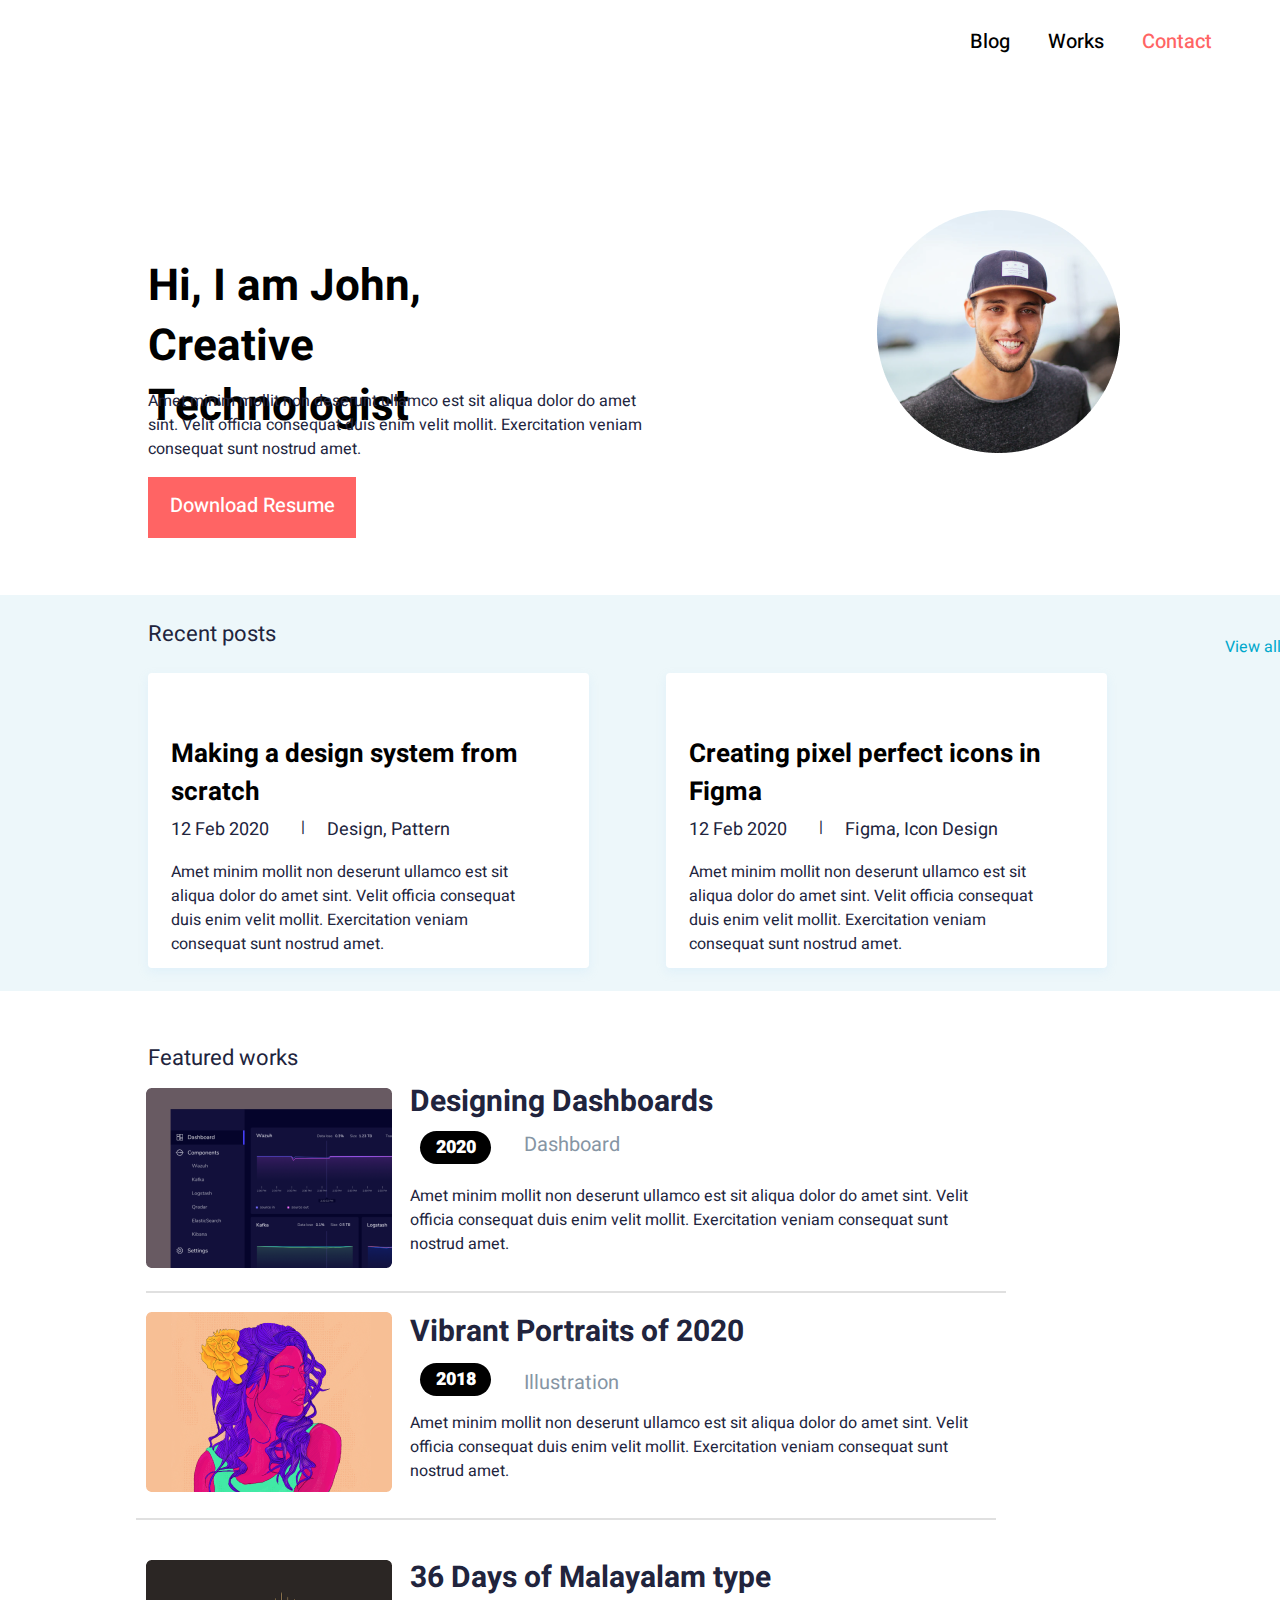
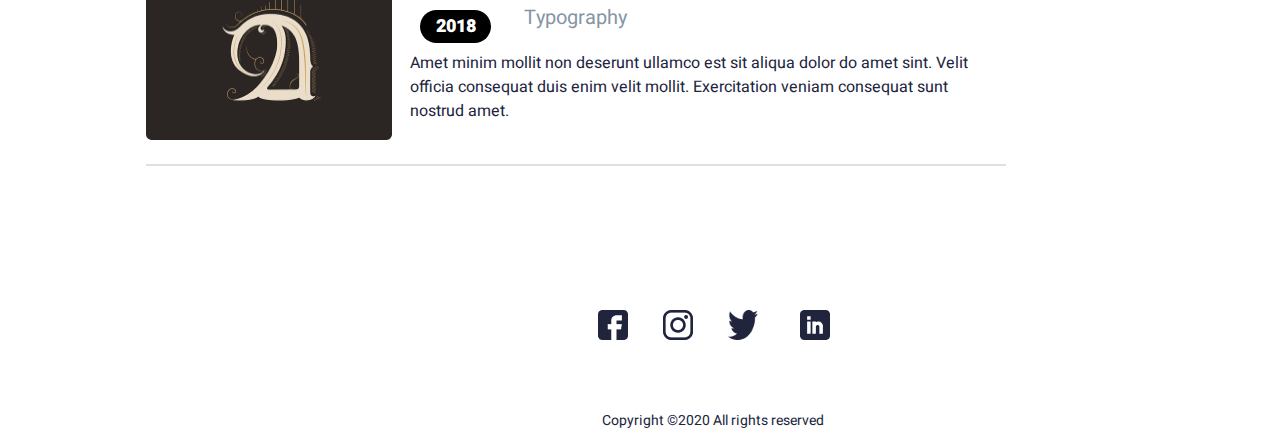
==== index.html @ e58c38da "Add my old project "Portfolio new year" to Github" ====
<!DOCTYPE html>
<html lang="en">
<head>
    <meta charset="UTF-8">
    <meta http-equiv="X-UA-Compatible" content="IE=edge">
    <meta name="viewport" content="width=device-width, initial-scale=1.0">
    <title>Document</title>

    <link rel="preconnect" href="https://fonts.googleapis.com"> 
    <link rel="preconnect" href="https://fonts.gstatic.com" crossorigin> 
    <link href="https://fonts.googleapis.com/css2?family=Heebo:wght@400;500;700;900&display=swap" rel="stylesheet">

    <link rel="stylesheet" href="style.css">
</head>
<body>
    <nav align="right">
        <a class="blog" href="blog.html">Blog</a>
        <a class="works" href="works.html">Works</a>
        <a class="contact active" href="/">Contact</a>
    </nav>

    <header>
        <h1 class="hi">Hi, I am John,   
            Creative Technologist</h1>

        <p>Amet minim mollit non deserunt ullamco est sit aliqua dolor do amet sint. Velit officia consequat 
            duis enim velit mollit. Exercitation veniam consequat sunt nostrud amet.</p>

        <a href="/" align="center" class="download">Download Resume</a>

        <img class="john" src="img/john.png" alt="">
    </header>

    <main>
        <section class="recent-posts">
            <a class="resent">Recent posts</a>
            <a class="Wiev_all" href="/">View all</a>

            <section class="recent-blocks">
                <section class="resent-1">
                    <h2 class="top-1">Making a design system from scratch</h2>
                    <p class="recent-11">12 Feb 2020</p>
                    <p class="recent-12">|</p>
                    <p class="recent-13">Design, Pattern</p>
    
                    <p class="recent-description">Amet minim mollit non deserunt ullamco est sit aliqua dolor do amet sint.
                         Velit officia consequat duis enim velit mollit. 
                         Exercitation veniam consequat sunt nostrud amet.</p>
                </section>
    
                <section class="resent-2">
                    <h2 class="top-2">Creating pixel perfect icons in Figma</h2>
                    <p class="recent-21">12 Feb 2020</p>
                    <p class="recent-22">|</p>
                    <p class="recent-23">Figma, Icon Design</p>
    
                    <p class="recent-description">Amet minim mollit non deserunt ullamco est sit aliqua dolor do amet sint.
                         Velit officia consequat duis enim velit mollit. 
                         Exercitation veniam consequat sunt nostrud amet.</p>
    
            </section>
            </section>
        </section>

        <section class="Featured-works">
            <p class="featured-top">Featured works</p>
            <section class="featured-block-1">
                <img class="designing-img-1" src="img/Designing.png" alt="">
                <a href="work-detail.html" class="h-designing-1">Designing Dashboards</a>
                <span class="year">2020</span>
                <p class="grey-1"> Dashboard</p>
                <p class="featured-text-1">Amet minim mollit non deserunt ullamco est sit aliqua dolor do amet sint.
                     Velit officia consequat duis enim velit mollit.
                      Exercitation veniam consequat sunt nostrud amet.</p>
                <hr class="hr-1">
            </section>

            <section class="featured-block-2">
                <img class="designing-img-2" src="img/Vibrant.png" alt="">
                <a href="work-detail.html" class="h-designing-2">Vibrant Portraits of 2020</a>
                <span class="year-2">2018</span>
                <p class="grey-2"> Illustration</p>
                <p class="featured-text-2">Amet minim mollit non deserunt ullamco est sit aliqua dolor do amet sint.
                     Velit officia consequat duis enim velit mollit.
                      Exercitation veniam consequat sunt nostrud amet.</p>
                <hr class="hr-2">
            </section>

            <section class="featured-block-3">
                <img class="designing-img-3" src="img/36 days.png" alt="">
                <a href="work-detail.html" class="h-designing-3">36 Days of Malayalam type</a>
                <span class="year-3">2018</span>
                <p class="grey-3"> Typography</p>
                <p class="featured-text-3">Amet minim mollit non deserunt ullamco est sit aliqua dolor do amet sint.
                     Velit officia consequat duis enim velit mollit.
                      Exercitation veniam consequat sunt nostrud amet.</p>
                <hr class="hr-3">
            </section>
        </section>

        <footer> 
            <hr>
            <img class="fb" src="img/fb.png" alt="">
            <img class="insta" src="img/insta.png" alt="">
            <img class="twiter" src="img//twiter.png" alt="">
            <img class="linkedin" src="img/Linkedin.png" alt="">

            <p class="copyright">Copyright ©2020 All rights reserved </p>
        </footer>
    </main>
</body>
</html>
---- style.css ----
/* menu */
.active {
    color: #FF6464;
}

nav {
    font-family: 'Heebo', sans-serif;
    font-weight: 500;
    font-size: 20px;
    margin-right: 60px;
    margin-top: 27px;
}

a {
    text-decoration: none;
    color: black;
}

.works {
    margin-right: 33px;
}

.blog {
    margin-right: 33px;
}

/* header */
.hi {
    position: absolute;
    width: 436px;
    height: 120px;
    left: 148px;
    top: 228px;
    max-width: 440px;

    font-family: 'Heebo';
    font-style: normal;
    font-weight: 700;
    font-size: 44px;
    line-height: 60px;
}

p {
    position: absolute;
    width: 497px;
    height: 66px;
    left: 148px;
    top: 373px;

    font-family: 'Heebo';
    font-style: normal;
    font-weight: 400;
    font-size: 16px;
    line-height: 24px;

    /* Dark Color */

    color: #21243D;

}

.download {
    padding-top: 14px;

    position: absolute;
    width: 167px;
    height: 21px;
    left: 168px;
    top: 486px;

    font-family: 'Heebo';
    font-style: normal;
    font-weight: 500;
    font-size: 20px;
    line-height: 29px;

    color: #FFFFFF;
    background-color: #FF6464;
    position: absolute;
    width: 208px;
    height: 47px;
    left: 148px;
    top: 477px;
}

.john {
    position: absolute;
    width: 243px;
    height: 243px;
    right: 160px;
    top: 210px;
}

/* recent posts */
.recent-posts {
    position: absolute;
    width: 1430px;
    height: 396px;
    left: 0px;
    top: 595px;

    background: #EDF7FA;
}

.resent {
    position: absolute;
    width: 129px;
    height: 41px;
    left: 148px;
    top: 28px;
    
    font-family: 'Heebo';
    font-style: normal;
    font-weight: 400;
    font-size: 22px;
    line-height: 60px;
    /* or 273% */
    
    display: flex;
    align-items: flex-end;
    
    /* Dark Color */
    
    color: #21243D;
    
}

.Wiev_all {
    position: absolute;
    width: 62px;
    height: 20px;
    top: 40px;
    right: 149px;

    font-family: 'Heebo';
    font-style: normal;
    font-weight: 400;
    font-size: 16px;
    line-height: 24px;
    text-align: right;

    /* Secondry */

    color: #00A8CC;
}

.resent-1 {
    position: absolute;
    width: 418px;
    height: 295px;
    left: 148px;
    top: 78px;

    padding-left: 23px;

    background: #FFFFFF;
    box-shadow: 0px 4px 10px rgba(187, 225, 250, 0.25);
    border-radius: 4px;
}

.top-1 {
    position: absolute;
    width: 374px;
    height: 85px;
    left: 23px;
    top: 40px;

    font-family: 'Heebo';
    font-style: normal;
    font-weight: 700;
    font-size: 26px;
    line-height: 38px;
}

.recent-11 {
    position: absolute;
    width: 106px;
    height: 34px;
    left: 23px;
    top: 126px;

    font-style: normal;
    font-weight: 400;
    font-size: 18px;
    line-height: 26px;
}

.recent-12 {
    position: absolute;
    left: 153px;
    top: 126px;
}

.recent-13 {
    position: absolute;
    left: 179px;
    top: 126px;

    font-family: 'Heebo';
    font-style: normal;
    font-weight: 400;
    font-size: 18px;
    line-height: 26px;
}

.recent-description {
    position: absolute;
    width: 418px;
    height: 295px;
    left: 23px;
    top: 171px;

    max-width: 349px;
}



.resent-2 {
    position: absolute;
    width: 418px;
    height: 295px;
    left: 666px;
    top: 78px;

    padding-left: 23px;

    background: #FFFFFF;
    box-shadow: 0px 4px 10px rgba(187, 225, 250, 0.25);
    border-radius: 4px;
}

.top-2 {
    position: absolute;
    width: 374px;
    height: 85px;
    left: 23px;
    top: 40px;

    font-family: 'Heebo';
    font-style: normal;
    font-weight: 700;
    font-size: 26px;
    line-height: 38px;
}

.recent-21 {
    position: absolute;
    width: 106px;
    height: 34px;
    left: 23px;
    top: 126px;

    font-style: normal;
    font-weight: 400;
    font-size: 18px;
    line-height: 26px;
}

.recent-22 {
    position: absolute;
    left: 153px;
    top: 126px;
}

.recent-23 {
    position: absolute;
    left: 179px;
    top: 126px;

    font-family: 'Heebo';
    font-style: normal;
    font-weight: 400;
    font-size: 18px;
    line-height: 26px;
}

.recent-description {
    position: absolute;
    width: 418px;
    height: 295px;
    left: 23px;
    top: 171px;

    max-width: 349px;
}

.recent-blocks {
    align-content: center;
}

/* featured works */
.featured-top {
    position: absolute;
    width: 152px;
    height: 60px;
    left: 148px;
    top: 1006px;

    font-family: 'Heebo';
    font-style: normal;
    font-weight: 400;
    font-size: 22px;
    line-height: 60px;
    /* identical to box height, or 273% */


    /* Dark Color */

    color: #21243D;

    padding-bottom: 44px;
}



hr {
    position: absolute;
    width: 858px;
    height: 0px;
    left: 146px;
    top: 1283px;

    /* Gray 5 */

    border: 1px solid #E0E0E0;
}

.hr-1 {
    position: absolute;
    width: 858px;
    height: 0px;
    left: 146px;
    top: 1283px;

    /* Gray 5 */

    border: 1px solid #E0E0E0;
}

.hr-2 {
    position: absolute;
    width: 858px;
    height: 0px;
    left: 136px;
    top: 1510px;

    /* Gray 5 */

    border: 1px solid #E0E0E0;
}


.hr-3 {
    position: absolute;
    width: 858px;
    height: 0px;
    left: 146px;
    top: 1756px;

    /* Gray 5 */

    border: 1px solid #E0E0E0;
}




.designing-img-1 {
    position: absolute;
    width: 246px;
    height: 180px;
    left: 146px;
    top: 1088px;
}

.h-designing-1  {
    position: absolute;
    width: 395px;
    height: 44px;
    left: 410px;
    top: 1080px;

    font-family: 'Heebo';
    font-style: normal;
    font-weight: 700;
    font-size: 30px;
    line-height: 44px;
    /* identical to box height */


    /* Dark Color */

    color: #21243D;
}

span {

    background-color: black; 
    color: #FFFFFF;
    width: 65px; 
    height: 25;
    border-radius: 20px; 
    padding: 3px;
    text-align: center;
}

.year {
    position: absolute;
    left: 420px;
    top: 1104px;

    font-family: 'Heebo';
    font-style: normal;
    font-weight: 900;
    font-size: 18px;
    margin-top: 27px;
}

.grey-1 {
    position: absolute;
    width: 97px;
    height: 34px;
    left: 498px;
    top: 1110px;
    margin-left: 26px;
    
    font-family: 'Heebo';
    font-style: normal;
    font-weight: 400;
    font-size: 20px;
    line-height: 29px;
    
    /* Light */
    
    color: #8695A4;
}


.featured-text-1 {
    position: absolute;
    width: 573px;
    height: 70px;
    left: 410px;
    top: 1168px;

    font-family: 'Heebo';
    font-style: normal;
    font-weight: 400;
    font-size: 16px;
    line-height: 24px;

    /* Dark Color */

    color: #21243D;
}

.designing-img-2 {
    position: absolute;
    width: 246px;
    height: 180px;
    left: 146px;
    top: 1312px;
}

.h-designing-2  {
    position: absolute;
    width: 397px;
    height: 44px;
    left: 410px;
    top: 1310px;

    font-family: 'Heebo';
    font-style: normal;
    font-weight: 700;
    font-size: 30px;
    line-height: 44px;
    /* identical to box height */


    /* Dark Color */

    color: #21243D;
}


.year-2 {
    position: absolute;
    left: 420px;
    top: 1336px;

    font-family: 'Heebo';
    font-style: normal;
    font-weight: 900;
    font-size: 18px;
    margin-top: 27px;
}

.grey-2 {
    position: absolute;
    width: 97px;
    height: 34px;
    left: 498px;
    top: 1348px;
    margin-left: 26px;
    
    font-family: 'Heebo';
    font-style: normal;
    font-weight: 400;
    font-size: 20px;
    line-height: 29px;
    
    /* Light */
    
    color: #8695A4;
}


.featured-text-2 {
    position: absolute;
    width: 573px;
    height: 70px;
    left: 410px;
    top: 1395px;

    font-family: 'Heebo';
    font-style: normal;
    font-weight: 400;
    font-size: 16px;
    line-height: 24px;

    /* Dark Color */

    color: #21243D;
}




.designing-img-3 {
    position: absolute;
    width: 246px;
    height: 180px;
    left: 146px;
    top: 1560px;
}

.h-designing-3  {
    position: absolute;
    width: 390px;
    height: 44px;
    left: 410px;
    top: 1556px;

    font-family: 'Heebo';
    font-style: normal;
    font-weight: 700;
    font-size: 30px;
    line-height: 44px;
    /* identical to box height */


    /* Dark Color */

    color: #21243D;
}


.year-3 {
    position: absolute;
    left: 420px;
    top: 1583px;

    font-family: 'Heebo';
    font-style: normal;
    font-weight: 900;
    font-size: 18px;
    margin-top: 27px;
}

.grey-3 {
    position: absolute;
    width: 97px;
    height: 34px;
    left: 498px;
    top: 1583px;
    margin-left: 26px;
    
    font-family: 'Heebo';
    font-style: normal;
    font-weight: 400;
    font-size: 20px;
    line-height: 29px;
    
    /* Light */
    
    color: #8695A4;
}


.featured-text-3 {
    position: absolute;
    width: 573px;
    height: 70px;
    left: 410px;
    top: 1635px;

    font-family: 'Heebo';
    font-style: normal;
    font-weight: 400;
    font-size: 16px;
    line-height: 24px;

    /* Dark Color */

    color: #21243D;
}



/* footer */
.fb {
    position: absolute;
    width: 30px;
    height: 30px;
    top: 1910px;
    left: 598px;
}

.insta {
    position: absolute;
    width: 30px;
    height: 30px;
    top: 1910px;
    left: 663px;
}

.twiter {
    position: absolute;
    width: 30px;
    height: 30px;
    top: 1910px;
    left: 728px;
}

.linkedin {
    position: absolute;
    width: 30px;
    height: 30px;
    top: 1910px;
    left: 800px;
}

.copyright {
    position: absolute;
    height: 21px;
    left: 464px;
    top: 1996px;

    font-family: 'Heebo';
    font-style: normal;
    font-weight: 400;
    font-size: 14px;
    line-height: 21px;
    /* identical to box height */

    text-align: center;

    /* Dark */

    color: #21243D;
}



/* BLOG */

.page-blog {
    position: absolute;
    width: 156px;
    height: 54px;
    left: 235px;
    top: 160px;

    font-family: 'Heebo';
    font-style: normal;
    font-weight: 700;
    font-size: 44px;
    line-height: 60px;
    /* or 136% */


    /* Dark Color */

    color: #21243D;
}

.post-1 {
    position: absolute;
    width: 682px;
    height: 33px;
    left: 235px;
    top: 269px;
}

.post-name {
    font-family: 'Heebo';
    font-style: normal;
    font-weight: 500;
    font-size: 30px;
    line-height: 44px;

    /* Dark Color */

    color: #21243D;
}


.post-name {
    position: absolute;
    width: 682px;
    height: 33px;
    left: 0px;
    top: 0px;

    font-family: 'Heebo';
    font-style: normal;
    font-weight: 500;
    font-size: 30px;
    line-height: 44px;

    /* Dark Color */

    color: #21243D;
}

.blog-post-data {
    position: absolute;
    width: 374px;
    height: 25px;
    left: 0px;
    top: 39px;

    font-family: 'Heebo';
    font-style: normal;
    font-weight: 400;
    font-size: 20px;
    line-height: 29px;


    /* Dark Color */

    color: #21243D;
}
.blog-post-line {
    position: absolute;
    width: 0px;
    height: 21px;
    left: 130px;
    top: 39px;

    font-family: 'Heebo';
    font-style: normal;
    font-weight: 400;
    font-size: 20px;
    line-height: 29px;
}
.blog-post-tsubject {
    position: absolute;
    width: 182px;
    height: 25px;
    left: 150px;
    top: 39px;

    font-family: 'Heebo';
    font-style: normal;
    font-weight: 400;
    font-size: 20px;
    line-height: 29px;

    /* Light */

    color: #8695A4;
}

.blog-post-decription {
    position: absolute;
    width: 610px;
    height: 43px;
    left: 0px;
    top: 90px;

    font-family: 'Heebo';
    font-style: normal;
    font-weight: 400;
    font-size: 16px;
    line-height: 24px;

    /* Dark Color */

    color: #21243D;
}

.blog-hr-1 {
    position: absolute;
    width: 681px;
    height: 0px;
    left: 0px;
    top: 170px;

    /* Gray 5 */

    border: 1px solid #E0E0E0;
}

.post-2 {
    position: absolute;
    width: 682px;
    height: 47px;
    left: 235px;
    top: 462px;

    font-family: 'Heebo';
    font-style: normal;
    font-weight: 500;
    font-size: 30px;
    line-height: 44px;

    /* Dark Color */

    color: #21243D;
}

.post-3 {
    position: absolute;
    width: 682px;
    height: 47px;
    left: 235px;
    top: 655px;

    font-family: 'Heebo';
    font-style: normal;
    font-weight: 500;
    font-size: 30px;
    line-height: 44px;

    /* Dark Color */

    color: #21243D;
}

.post-4 {
    position: absolute;
    width: 682px;
    height: 47px;
    left: 235px;
    top: 848px;

    font-family: 'Heebo';
    font-style: normal;
    font-weight: 500;
    font-size: 30px;
    line-height: 44px;

    /* Dark Color */

    color: #21243D;
}

.fb-blog {
    position: absolute;
    width: 30px;
    height: 30px;
    top: 1160px;
    left: 598px;
}

.insta-blog {
    position: absolute;
    width: 30px;
    height: 30px;
    top: 1160px;
    left: 663px;
}

.twiter-blog {
    position: absolute;
    width: 30px;
    height: 30px;
    top: 1160px;
    left: 728px;
}

.linkedin-blog {
    position: absolute;
    width: 30px;
    height: 30px;
    top: 1160px;
    left: 800px;
}

.copyright-blog {
    position: absolute;
    height: 21px;
    left: 464px;
    top: 1216px;

    font-family: 'Heebo';
    font-style: normal;
    font-weight: 400;
    font-size: 14px;
    line-height: 21px;
    /* identical to box height */

    text-align: center;

    /* Dark */

    color: #21243D;
}


/* works */


.designing-img-4 {
    position: absolute;
    width: 246px;
    height: 180px;
    left: 146px;
    top: 1058px;
}

.h-designing-4  {
    position: absolute;
    width: 305px;
    height: 44px;
    left: 410px;
    top: 1055px;

    font-family: 'Heebo';
    font-style: normal;
    font-weight: 700;
    font-size: 30px;
    line-height: 44px;
    /* identical to box height */


    /* Dark Color */

    color: #21243D;
}

span {

    background-color: black; 
    color: #FFFFFF;
    width: 65px; 
    height: 25;
    border-radius: 20px; 
    padding: 3px;
    text-align: center;
}

.year-4 {
    position: absolute;
    left: 420px;
    top: 1084px;

    font-family: 'Heebo';
    font-style: normal;
    font-weight: 900;
    font-size: 18px;
    margin-top: 27px;
}

.grey-4 {
    position: absolute;
    width: 185px;
    height: 34px;
    left: 498px;
    top: 1093px;
    margin-left: 26px;
    
    font-family: 'Heebo';
    font-style: normal;
    font-weight: 400;
    font-size: 20px;
    line-height: 29px;
    
    /* Light */
    
    color: #8695A4;
}


.featured-text-4 {
    position: absolute;
    width: 573px;
    height: 70px;
    left: 410px;
    top: 1151px;

    font-family: 'Heebo';
    font-style: normal;
    font-weight: 400;
    font-size: 16px;
    line-height: 24px;

    /* Dark Color */

    color: #21243D;
}


.works-1-3 {
    position: absolute;
    width: 682px;
    height: 0px;

    top: 243px;
}

.featured-block-1-1 {
    position: absolute;
    width: 246px;
    height: 180px;
    top: -1050px;
    left: 80px;

}

.featured-block-2-1 {
    position: absolute;
    width: 246px;
    height: 180px;
    top: -1050px;
    left: 80px;

}

.featured-block-3-1 {
    position: absolute;
    width: 246px;
    height: 180px;
    top: -1050px;
    left: 80px;

}

.featured-block-4-1 {
    position: absolute;
    width: 246px;
    height: 180px;
    top: -70px;
    left: 83px;

}

.hr-5 {
    position: absolute;
    width: 858px;
    height: 0px;
    left: 149px;
    top: 1294px;
    
    /* Gray 5 */
    
    border: 1px solid #E0E0E0;
}

/* footer */
.fb-work {
    position: absolute;
    width: 30px;
    height: 30px;
    top: 1403px;
    left: 598px;
}

.insta-work {
    position: absolute;
    width: 30px;
    height: 30px;
    top: 1403px;
    left: 663px;
}

.twiter-work {
    position: absolute;
    width: 30px;
    height: 30px;
    top: 1403px;
    left: 728px;
}

.linkedin-work {
    position: absolute;
    width: 30px;
    height: 30px;
    top: 1403px;
    left: 800px;
}

.copyright-work {
    position: absolute;
    height: 21px;
    left: 464px;
    top: 1459px;

    font-family: 'Heebo';
    font-style: normal;
    font-weight: 400;
    font-size: 14px;
    line-height: 21px;
    /* identical to box height */

    text-align: center;

    /* Dark */

    color: #21243D;
}

.h-designing-1-w  {
    position: absolute;
    width: 395px;
    height: 44px;
    left: 410px;
    top: 1085px;

    font-family: 'Heebo';
    font-style: normal;
    font-weight: 700;
    font-size: 30px;
    line-height: 44px;
    /* identical to box height */


    /* Dark Color */

    color: #21243D;
}

.h-designing-2-w  {
    position: absolute;
    width: 397px;
    height: 44px;
    left: 410px;
    top: 1308px;

    font-family: 'Heebo';
    font-style: normal;
    font-weight: 700;
    font-size: 30px;
    line-height: 44px;
    /* identical to box height */


    /* Dark Color */

    color: #21243D;
}

.h-designing-3-w  {
    position: absolute;
    width: 390px;
    height: 44px;
    left: 410px;
    top: 1558px;

    font-family: 'Heebo';
    font-style: normal;
    font-weight: 700;
    font-size: 30px;
    line-height: 44px;
    /* identical to box height */


    /* Dark Color */

    color: #21243D;
}


/* work detail */
.work-detail-year {
    position: absolute;
    left: 239px;
    top: 268px;

    font-family: 'Heebo';
    font-style: normal;
    font-weight: 900;
    font-size: 18px;
    margin-top: 27px;

    background-color: #FF7C7C; 
}

.work-detail-h1 {
    position: absolute;
    width: 506px;
    height: 100px;
    left: 235px;
    top: 148px;

    font-family: 'Heebo';
    font-style: normal;
    font-weight: 700;
    font-size: 34px;
    line-height: 50px;

    /* Dark Color */

    color: #21243D;
}

.work-detail-subjet {
    position: absolute;
    width: 374px;
    height: 34px;
    left: 318px;
    top: 278px;

    font-family: 'Heebo';
    font-style: normal;
    font-weight: 400;
    font-size: 20px;
    line-height: 29px;

    /* Dark Color */

    color: #21243D;
}

.work-detail-text {
    position: absolute;
    width: 681px;
    height: 44px;
    left: 235px;
    top: 335px;

    font-family: 'Heebo';
    font-style: normal;
    font-weight: 400;
    font-size: 16px;
    line-height: 24px;

    color: #000000;
}

.work-detai-img-1 {
    position: absolute;
    width: 681px;
    height: 460px;
    left: 235px;
    top: 425px;
}

.work-detail-h2 {
    position: absolute;
    width: 506px;
    height: 45px;
    left: 239px;
    top: 939px;

    font-family: 'Heebo';
    font-style: normal;
    font-weight: 500;
    font-size: 30px;
    line-height: 60px;
}

.work-detail-h3 {
    position: absolute;
    width: 506px;
    height: 82px;
    left: 239px;
    top: 984px;

    font-family: 'Heebo';
    font-style: normal;
    font-weight: 500;
    font-size: 24px;
    line-height: 60px;
}

.work-detail-text-2 {
    position: absolute;
    width: 677px;
    height: 48px;
    left: 239px;
    top: 1049px;

    font-family: 'Heebo';
    font-style: normal;
    font-weight: 400;
    font-size: 16px;
    line-height: 24px;
}

.work-detai-img-2 {
    position: absolute;
    width: 681px;
    height: 460px;
    left: 235px;
    top: 1127px;
}

.work-detai-img-3 {
    position: absolute;
    width: 681px;
    height: 460px;
    left: 235px;
    top: 1614px;
}

.fb-work-detail {
    position: absolute;
    width: 30px;
    height: 30px;
    top: 2152px;
    left: 598px;
}

.insta-work-detail {
    position: absolute;
    width: 30px;
    height: 30px;
    top: 2152px;
    left: 663px;
}

.twiter-work-detail {
    position: absolute;
    width: 30px;
    height: 30px;
    top: 2152px;
    left: 728px;
}

.linkedin-work-detail {
    position: absolute;
    width: 30px;
    height: 30px;
    top: 2152px;
    left: 800px;
}

.copyright-work-detail {
    position: absolute;
    height: 21px;
    left: 464px;
    top: 2208px;

    font-family: 'Heebo';
    font-style: normal;
    font-weight: 400;
    font-size: 14px;
    line-height: 21px;
    /* identical to box height */

    text-align: center;

    /* Dark */

    color: #21243D;
}
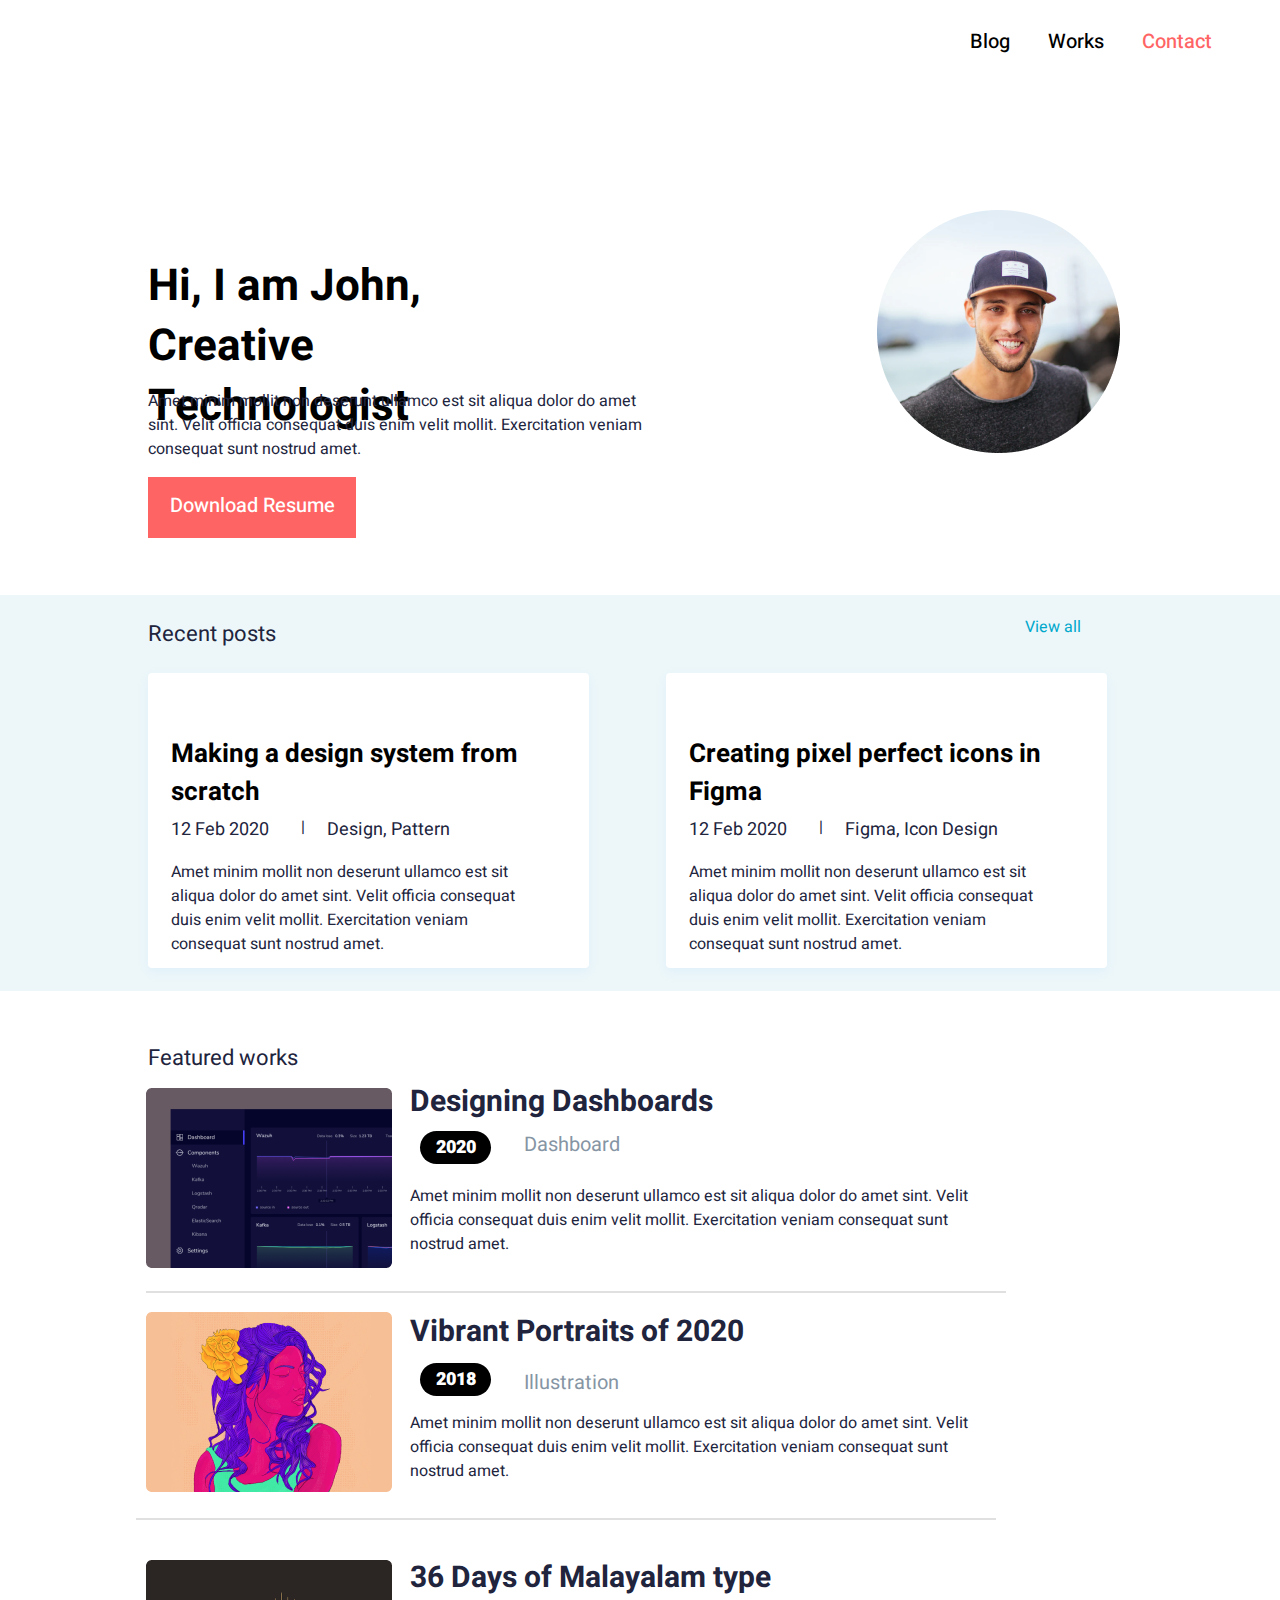
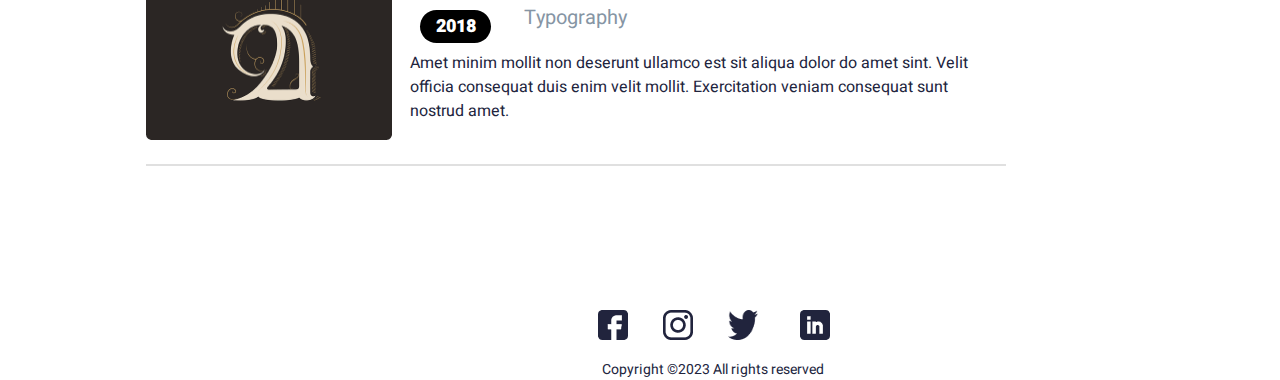
==== commit 6e91b29e: "Changes with RA" ====
--- a/index.html
+++ b/index.html
@@ -13,55 +13,44 @@
     <link rel="stylesheet" href="style.css">
 </head>
 <body>
-    <nav align="right">
+    <nav style="text-align: right;">
         <a class="blog" href="blog.html">Blog</a>
         <a class="works" href="works.html">Works</a>
         <a class="contact active" href="/">Contact</a>
     </nav>
-
     <header>
         <h1 class="hi">Hi, I am John,   
             Creative Technologist</h1>
-
         <p>Amet minim mollit non deserunt ullamco est sit aliqua dolor do amet sint. Velit officia consequat 
             duis enim velit mollit. Exercitation veniam consequat sunt nostrud amet.</p>
-
-        <a href="/" align="center" class="download">Download Resume</a>
-
+        <a href="/" style="text-align:center" class="download">Download Resume</a>
         <img class="john" src="img/john.png" alt="">
     </header>
-
     <main>
         <section class="recent-posts">
             <a class="resent">Recent posts</a>
-            <a class="Wiev_all" href="/">View all</a>
-
+            <a class="view_all" href="/">View all</a>
             <section class="recent-blocks">
                 <section class="resent-1">
                     <h2 class="top-1">Making a design system from scratch</h2>
                     <p class="recent-11">12 Feb 2020</p>
                     <p class="recent-12">|</p>
                     <p class="recent-13">Design, Pattern</p>
-    
                     <p class="recent-description">Amet minim mollit non deserunt ullamco est sit aliqua dolor do amet sint.
                          Velit officia consequat duis enim velit mollit. 
                          Exercitation veniam consequat sunt nostrud amet.</p>
-                </section>
-    
+                </section>   
                 <section class="resent-2">
                     <h2 class="top-2">Creating pixel perfect icons in Figma</h2>
                     <p class="recent-21">12 Feb 2020</p>
                     <p class="recent-22">|</p>
                     <p class="recent-23">Figma, Icon Design</p>
-    
                     <p class="recent-description">Amet minim mollit non deserunt ullamco est sit aliqua dolor do amet sint.
                          Velit officia consequat duis enim velit mollit. 
                          Exercitation veniam consequat sunt nostrud amet.</p>
-    
             </section>
             </section>
         </section>
-
         <section class="Featured-works">
             <p class="featured-top">Featured works</p>
             <section class="featured-block-1">
@@ -74,7 +63,6 @@
                       Exercitation veniam consequat sunt nostrud amet.</p>
                 <hr class="hr-1">
             </section>
-
             <section class="featured-block-2">
                 <img class="designing-img-2" src="img/Vibrant.png" alt="">
                 <a href="work-detail.html" class="h-designing-2">Vibrant Portraits of 2020</a>
@@ -85,7 +73,6 @@
                       Exercitation veniam consequat sunt nostrud amet.</p>
                 <hr class="hr-2">
             </section>
-
             <section class="featured-block-3">
                 <img class="designing-img-3" src="img/36 days.png" alt="">
                 <a href="work-detail.html" class="h-designing-3">36 Days of Malayalam type</a>
@@ -97,15 +84,13 @@
                 <hr class="hr-3">
             </section>
         </section>
-
         <footer> 
             <hr>
             <img class="fb" src="img/fb.png" alt="">
             <img class="insta" src="img/insta.png" alt="">
             <img class="twiter" src="img//twiter.png" alt="">
             <img class="linkedin" src="img/Linkedin.png" alt="">
-
-            <p class="copyright">Copyright ©2020 All rights reserved </p>
+            <p class="copyright">Copyright ©2023 All rights reserved </p>
         </footer>
     </main>
 </body>
--- a/style.css
+++ b/style.css
@@ -125,12 +125,12 @@
     
 }
 
-.Wiev_all {
+.view_all {
     position: absolute;
     width: 62px;
     height: 20px;
-    top: 40px;
-    right: 149px;
+    top: 20px;
+    right: 349px;
 
     font-family: 'Heebo';
     font-style: normal;
@@ -654,7 +654,7 @@
     position: absolute;
     height: 21px;
     left: 464px;
-    top: 1996px;
+    top: 1945px;
 
     font-family: 'Heebo';
     font-style: normal;
